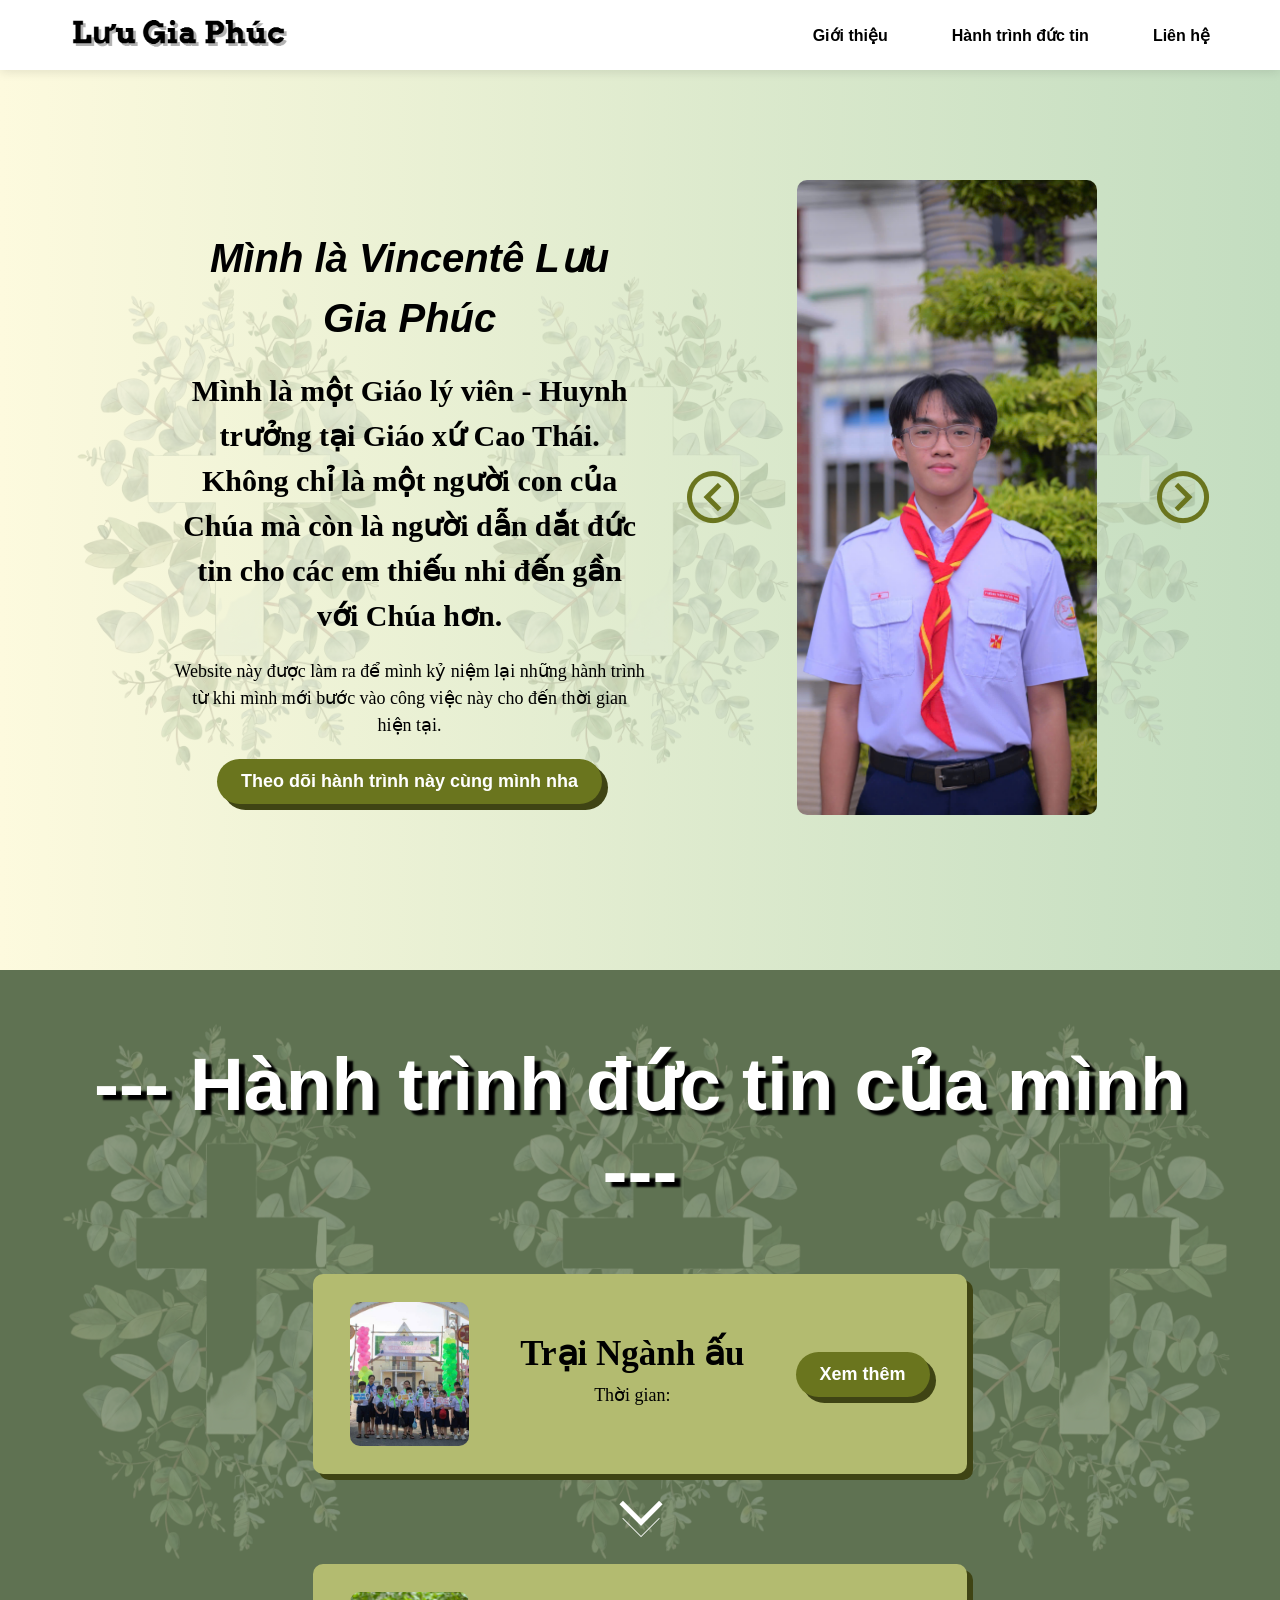
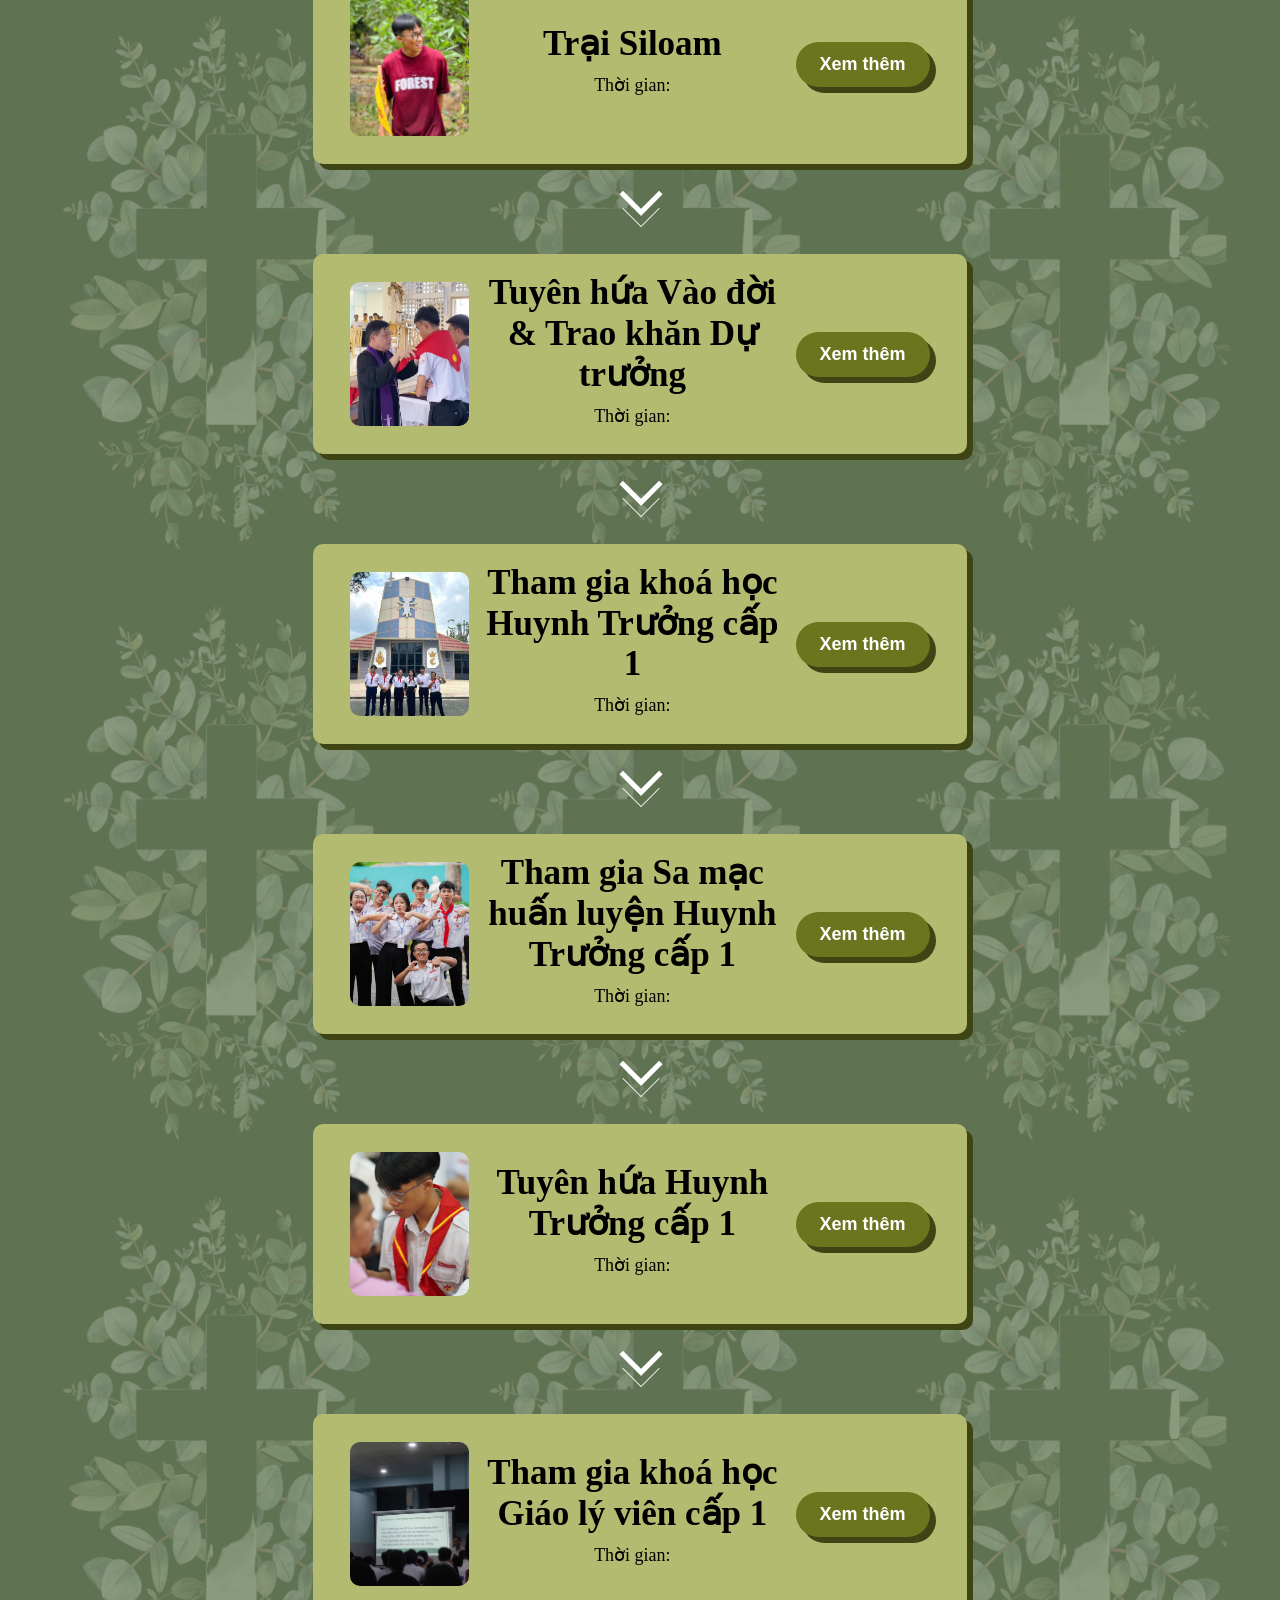
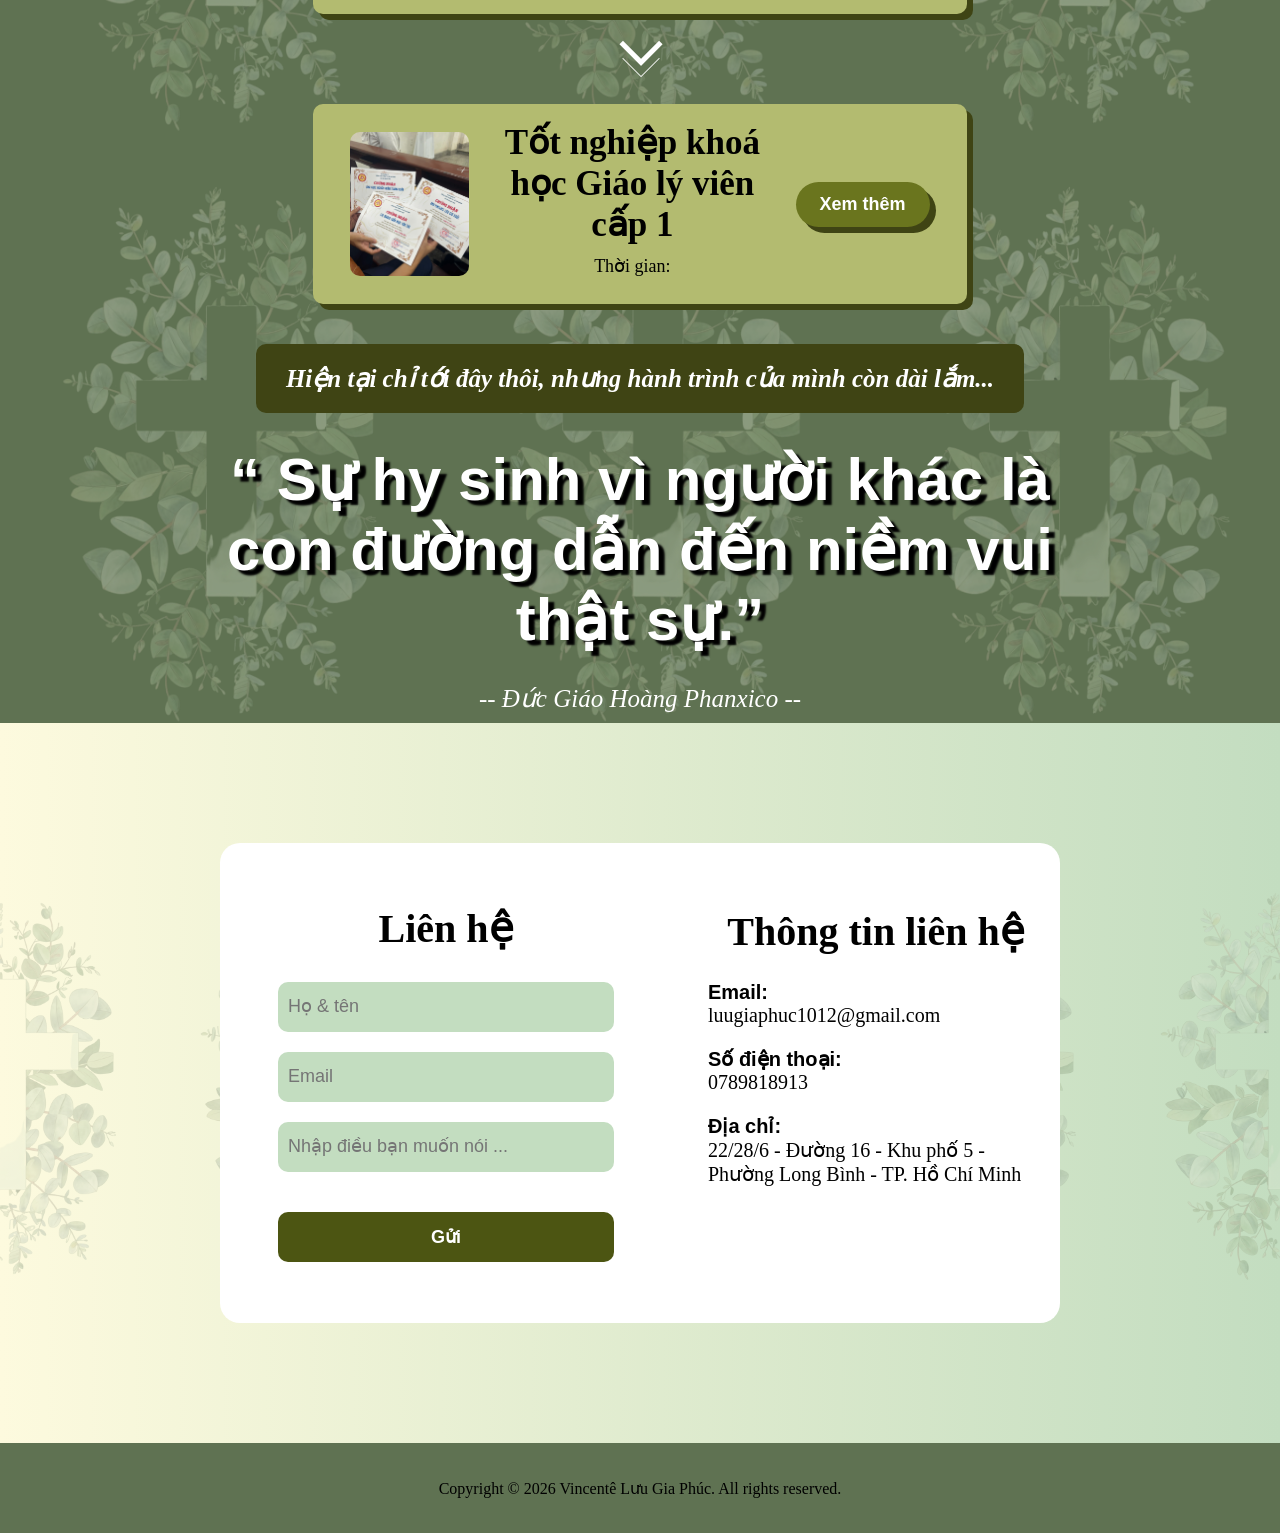
==== main.html @ 5f373658 "Add Themify icons, images, and site assets Import Themify icon pack (SVGs, webfont files, demo CSS/I" ====
<!DOCTYPE html>
<html lang="en">
<head>
    <meta charset="UTF-8">
    <meta name="viewport" content="width=device-width, initial-scale=1.0">
    <title>My website</title>
    <link rel="stylesheet" href="style.css">
    <link rel="stylesheet" href="./assets/icons/themify-icons-font/themify-icons/themify-icons.css">
</head>
<body>
    <div class="main">
        <div id="navbar">
            <div class="logo">
                <img src="./assets/images/mynamelogo.png" alt="My Name">
            </div>
            <div class="nav-links">
                <ul>
                    <li>
                        <a href="#page-introduction">Giới thiệu</a>
                    </li>
                    <li>
                        <a href="#page-journey">Hành trình đức tin</a>
                    </li>
                    <li>
                        <a href="#page-contact">Liên hệ</a>
                    </li>
                </ul>
            </div>
        </div>

        <div id="page-introduction">
            <div class="content-introduction-left">
                <h1 class="content">Mình là Vincentê Lưu Gia Phúc</h1>
                <h3 class="content">Mình là một Giáo lý viên - Huynh trưởng tại Giáo xứ Cao Thái. Không chỉ là một người con của Chúa mà còn là người dẫn dắt đức tin cho các em thiếu nhi đến gần với Chúa hơn.</h3>
                <p class="content">Website này được làm ra để mình kỷ niệm lại những hành trình từ khi mình mới bước vào công việc này cho đến thời gian hiện tại.</p>
                <button id="btn-seemore">Theo dõi hành trình này cùng mình nha</button>
            </div>
            <div class="content-introduction-right">
                <i class="ti-arrow-circle-left"></i>
                <img src="./assets/images/z7615464275887_7ec21de25305e337cab638b3d396c05a.jpg" alt="">
                <i class="ti-arrow-circle-right"></i>
            </div>
        </div>

        <div id="page-journey">
            <h1>--- Hành trình đức tin của mình ---</h1>

            <div class="content-journey-boxes">
                <div class="content-journey-box">
                    <img src="./assets/images/nganhau.jpg" alt="">
                    <div class="journey-box-text">
                        <h2>Trại Ngành ấu</h2>
                        <p>Thời gian: </p>
                    </div>
                    <button class="btn-detail-journey">Xem thêm</button>
                </div>

                <i class="ti-angle-double-down arrow-icon"></i>

                <div class="content-journey-box">
                    <img src="./assets/images/siloammyself.jpg" alt="">
                    <div class="journey-box-text">
                        <h2>Trại Siloam</h2>
                        <p>Thời gian: </p>
                    </div>
                    <button class="btn-detail-journey">Xem thêm</button>
                </div>

                <i class="ti-angle-double-down arrow-icon"></i>

                <div class="content-journey-box">
                    <img src="./assets/images/tuyenhuavaodoi.png" alt="">
                    <div class="journey-box-text">
                        <h2>Tuyên hứa Vào đời & Trao khăn Dự trưởng</h2>
                        <p>Thời gian: </p>
                    </div>
                    <button class="btn-detail-journey">Xem thêm</button>
                </div>

                <i class="ti-angle-double-down arrow-icon"></i>

                <div class="content-journey-box">
                    <img src="./assets/images/htc1.jpg" alt="">
                    <div class="journey-box-text">
                        <h2>Tham gia khoá học Huynh Trưởng cấp 1</h2>
                        <p>Thời gian: </p>
                    </div>
                    <button class="btn-detail-journey">Xem thêm</button>
                </div>

                <i class="ti-angle-double-down arrow-icon"></i>

                <div class="content-journey-box">
                    <img src="./assets/images/smht.jpg" alt="">
                    <div class="journey-box-text">
                        <h2>Tham gia Sa mạc huấn luyện Huynh Trưởng cấp 1</h2>
                        <p>Thời gian: </p>
                    </div>
                    <button class="btn-detail-journey">Xem thêm</button>
                </div>

                <i class="ti-angle-double-down arrow-icon"></i>

                <div class="content-journey-box">
                    <img src="./assets/images/thc1.jpg" alt="">
                    <div class="journey-box-text">
                        <h2>Tuyên hứa Huynh Trưởng cấp 1</h2>
                        <p>Thời gian: </p>
                    </div>
                    <button class="btn-detail-journey">Xem thêm</button>
                </div>

                <i class="ti-angle-double-down arrow-icon"></i>

                <div class="content-journey-box">
                    <img src="./assets/images/hocglvc1.jpg" alt="">
                    <div class="journey-box-text">
                        <h2>Tham gia khoá học Giáo lý viên cấp 1</h2>
                        <p>Thời gian: </p>
                    </div>
                    <button class="btn-detail-journey">Xem thêm</button>
                </div>

                <i class="ti-angle-double-down arrow-icon"></i>

                <div class="content-journey-box">
                    <img src="./assets/images/glvc1.jpg" alt="">
                    <div class="journey-box-text">
                        <h2>Tốt nghiệp khoá học Giáo lý viên cấp 1</h2>
                        <p>Thời gian: </p>
                    </div>
                    <button class="btn-detail-journey">Xem thêm</button>
                </div>
                <p id="end-text">Hiện tại chỉ tới đây thôi, nhưng hành trình của mình còn dài lắm...</p>

                <div id="message-box">
                    <p id="message">“ Sự hy sinh vì người khác là con đường dẫn đến niềm vui thật sự.” </p>
                    <p id="author">-- Đức Giáo Hoàng Phanxico --</p>
                </div>
            </div>
        </div>

        <div id="page-contact">
            <div class="content-contact">
                <div class="form-contact">
                    <h1>Liên hệ</h1>
                    <input type="text" placeholder="Họ & tên">
                    <input type="text" placeholder="Email">
                    <input type="text" placeholder="Nhập điều bạn muốn nói ...">
                    <button type="submit">Gửi</button>
                </div>
                <div class="info-contact">
                    <h1>Thông tin liên hệ</h1>
                    <label for="email">Email: </label>
                    <p class="info-text" id="email">luugiaphuc1012@gmail.com</p>
                    <label for="phone">Số điện thoại: </label>
                    <p class="info-text" id="phone">0789818913</p>
                    <label for="address">Địa chỉ: </label>
                    <p class="info-text" id="address">22/28/6 - Đường 16 - Khu phố 5 - Phường Long Bình - TP. Hồ Chí Minh</p>
                </div>
            </div>
        </div>

        <div id="footer">
            <p>Copyright © 2026 Vincentê Lưu Gia Phúc. All rights reserved.</p>
        </div>
    </div>
    <script src="script.js"></script>
</body>
</html>
---- style.css ----
* {
    margin: 0;
    padding: 0;
    box-sizing: border-box;
}

html {
    scroll-behavior: smooth;
}
    
.main {
    background-image: linear-gradient(to right, #fdfade, #c3ddc0);
    width: 100%;
    min-height: 100vh;
}

/* Navbar */
#navbar {
    position: sticky;
    top: 0;
    z-index: 1000;
    padding: 0 40px;
    background-color: white;
    display: flex;
    align-items: center;
    justify-content: space-between;
    height: 70px;
    box-shadow: 0 2px 10px rgba(0,0,0,0.1);
}

#navbar .logo img {
    height: 50px;
    margin-left: 20px;
}

#navbar .logo img:hover {
    cursor: pointer;
}

#navbar .nav-links ul li {
    display: inline-block;
    list-style: none;
    padding: 5px 10px;
    margin: 0 20px;
    text-decoration: none;
    font-weight: bold;
    font-size: 16px;
    font-family: "Arial", sans-serif;
}

#navbar .nav-links ul li a {
    color: black;
    text-decoration: none;
}

#navbar .nav-links ul li a:hover {
    text-decoration: underline;
}

/* Section content */

/* Introduction */
#page-introduction {
    position: relative; 
    display: flex;
    align-items: center;
    justify-content: space-between;
    padding: 20px 70px;
    height: 100vh;
}

#page-introduction::before{
    content: "";
    background-image: url(./assets/images/thanhgia.png);
    background-size: 32%;
    background-position: center;
    background-repeat: repeat-x;
    position: absolute;
    top: 0; left: 0; right: 0; bottom: 0;
    opacity: 0.35;      
    z-index: 1;
}
/* Left */
#page-introduction .content-introduction-left{
    width: 40%;
    height: 75%;
    border-radius: 10px;
    padding: 20px;
    display: flex;
    flex-direction: column;
    align-items: center;
    justify-content: center;
    z-index: 2;
    position: absolute;
    top: 12%;
    left: 12%;
}

#page-introduction .content-introduction-left .content{
    text-align: center;
    margin-bottom: 20px;
    line-height: 1.5;
}

#page-introduction .content-introduction-left h1{
    font-size: 40px;
    font-weight: bold;
    font-style: italic;
    font-family: 'Segoe UI', Tahoma, Geneva, Verdana, sans-serif;
}

#page-introduction .content-introduction-left h3{
    font-size: 30px;
    font-weight: bold;
    font-family: "Arvo", serif;
}

#page-introduction .content-introduction-left p{
    font-size: 18px;
    font-family: "Arvo", serif;
    text-align: center;
    margin-bottom: 25px;
}

#btn-seemore{
    padding: 12px 24px;
    border-radius: 30px;
    border: none;
    background-color: #6a751e; /* Điều chỉnh màu xanh lá cây hơi sáng hơn một chút */
    color: white;
    font-size: 18px;
    font-weight: bold;
    font-family: "Arial", sans-serif;
    cursor: pointer;
    box-shadow: 6px 6px 0px #3f4414; /* Đổ bóng khối cứng có màu đậm */
    transition: all 0.2s ease;
}

#btn-seemore:hover{
    background-color: #768222; /* Sáng hơn khi hover */
}

#btn-seemore:active{
    box-shadow: 2px 2px 0px #3f4414; /* Bóng nhỏ lại khi nhấn */
    transform: translate(4px, 4px); /* Nút di chuyển xuống dưới và sang phải khi nhấn */
}

#page-introduction .content-introduction-right{
    width: 50%;
    height: 75%;
    border-radius: 10px;
    padding: 20px;
    z-index: 2;
    display: flex;
    align-items: center;
    justify-content: center;
    position: absolute;
    top: 10%;
    right: 1%;
}

#page-introduction .content-introduction-right img{
    width: 50%;
    height: 100%;
    object-fit: cover;
    margin: 10%;
    border-radius: 10px;
}

#page-introduction .content-introduction-right i{
    font-size: 50px;
    color: #6a751e;
    font-weight: bold;
    transition: all 0.2s ease;
}

#page-introduction .content-introduction-right i:hover{
    cursor: pointer;
    font-size: 60px;
    transition: all 0.2s ease;
    color: #768222;
}

/* Journey */
#page-journey{
    position: relative;
    scroll-margin-top: 70px;
    display: flex;
    background-color: #5f7252;
    padding: 20px 70px;
    height: fit-content;
    flex-direction: column;
    justify-content: center;
    align-items: center;
    width: 100%;
}

#page-journey::before{
    content: "";
    background-image: url(./assets/images/thanhgia.png);
    background-size: 32%;
    background-position: center;
    background-repeat: round;
    position: absolute;
    top: 0; left: 0; right: 0; bottom: 0;
    opacity: 0.35;      
    z-index: 1;
}

#page-journey h1{
    font-size: 75px;
    width: 100%;
    color: white;
    font-weight: bold;
    font-family:'Segoe UI', Tahoma, Geneva, Verdana, sans-serif;
    margin-bottom: 20px;
    text-shadow: 6px 5px 2px black;
    padding: 20px;
    margin-top: 30px;
    text-align: center;
    z-index: 2;
}

#page-journey .content-journey-boxes{
    width: 80%;
    height: fit-content;
    padding: 20px;
    display: flex;
    flex-direction: column;
    align-items: center;
    justify-content: center;
    gap: 20px;
}

#page-journey .content-journey-box{
    width: 75%;
    height: 200px;
    padding: 10px 30px;
    border-radius: 10px;
    background-color: #b3bb70;
    display: flex;
    flex-direction: row;
    align-items: center;
    justify-content: space-around;
    box-shadow: 6px 6px 0px #3f4414;
    z-index: 2;
}

#page-journey .arrow-icon {
    font-size: 50px;      /* Chỉnh kích thước của mũi tên to/nhỏ tùy ý */
    color: white;         /* Đổi màu sắc mũi tên (VD: #b3bb70 để trùng màu hộp) */
    font-weight: bold;
    z-index: 2;           /* Đảm bảo mũi tên hiển thị đè lên lớp background mờ phía sau */
}

#page-journey .content-journey-box img{
    width: 20%;
    height: 80%;
    object-fit: cover;
    border-radius: 10px;
}

#page-journey .content-journey-box .journey-box-text{
    width: 50%;
    height: 80%;
    display: flex;
    flex-direction: column;
    justify-content: center;
    align-items: center;
    text-align: center;
}

#page-journey .content-journey-box .journey-box-text h2{
    font-size: 35px;
    font-weight: bold;
    margin-bottom: 10px;
}

#page-journey .content-journey-box .journey-box-text p{
    font-size: 18px;
    margin-bottom: 10px;
}

.btn-detail-journey{
    padding: 12px 24px;
    border-radius: 30px;
    border: none;
    background-color: #6a751e; /* Điều chỉnh màu xanh lá cây hơi sáng hơn một chút */
    color: white;
    font-size: 18px;
    font-weight: bold;
    font-family: "Arial", sans-serif;
    cursor: pointer;
    box-shadow: 6px 6px 0px #3f4414; /* Đổ bóng khối cứng có màu đậm */
    transition: all 0.2s ease;
}

.btn-detail-journey:hover{
    background-color: #768222; /* Sáng hơn khi hover */
}

.btn-detail-journey:active{
    box-shadow: 2px 2px 0px #3f4414; /* Bóng nhỏ lại khi nhấn */
    transform: translate(4px, 4px); /* Nút di chuyển xuống dưới và sang phải khi nhấn */
}

#page-journey #end-text{
    width: fit-content;
    height: auto;
    padding: 20px 30px;
    background-color: #3f4414;
    border-radius: 10px;
    font-size: 25px;
    font-weight: bold;
    font-style: italic;
    color: rgb(255, 255, 255);
    text-align: center;
    z-index: 2;
    position: relative;
    margin-top: 20px;
}

#page-journey #message-box{
    width: 100%;
    height: 200px;
    display: flex;
    flex-direction: column;
    align-items: center;
    justify-content: center;
    text-align: center;
    gap: 20px;
    z-index: 2;
    position: relative;
    margin-top: 50px;
}

#page-journey #message-box #message{
    font-size: 60px;
    font-weight: bold;
    margin-bottom: 10px;
    font-family: 'Segoe UI', Tahoma, Geneva, Verdana, sans-serif;
    color: white;
    text-shadow: 6px 5px 2px black;
}

#page-journey #message-box #author{
    font-size: 25px;
    margin-bottom: 10px;
    color: white;
    font-style: italic;
}

/* Contact */
#page-contact{
    position: relative;
    display: flex;
    padding: 20px 70px;
    height: 80vh;
    flex-direction: column;
    justify-content: center;
    align-items: center;
    padding: 40px;
    width: 100%;
}

#page-contact::before{
    content: "";
    background-image: url(./assets/images/thanhgia.png);
    background-size: 25%;
    background-position: center;
    background-repeat: repeat-x;
    position: absolute;
    top: 0; left: 0; right: 0; bottom: 0;
    opacity: 0.35;      
    z-index: 1;
}

#page-contact .content-contact{
    width: 70%;
    height: 75%;
    background-color: white;
    display: flex;
    flex-direction: row;
    justify-content: space-around;
    align-items: center;
    z-index: 2;
    position: relative;
    gap: 20px;
    overflow: hidden;
    border-radius: 20px;
}

#page-contact .content-contact h1{
    font-size: 40px;
    font-weight: bold;
    margin-bottom: 10px;
    color: black;
}

#page-contact .content-contact .form-contact{
    width: 50%;
    height: 100%;
    display: flex;
    flex-direction: column;
    justify-content: center;
    gap: 20px;
    align-items: center;
}

#page-contact .content-contact .form-contact input{
    width: 80%;
    height: 50px;
    border-radius: 10px;
    border: none;
    padding: 10px;
    font-size: 18px;
    font-family: "Arial", sans-serif;
    background-color: #c3ddc0;
}

#page-contact .content-contact .form-contact input:focus{
    outline: none;
    border: 2px solid #6a751e;
}

#page-contact .content-contact .form-contact button{
    width: 80%;
    height: 50px;
    border-radius: 10px;
    border: none;
    padding: 10px;
    font-size: 18px;
    font-weight: bold;
    font-family: "Arial", sans-serif;
    cursor: pointer;
    background-color: #4c5512;
    color: white;
    margin-top: 20px;
}

#page-contact .content-contact .form-contact button:hover{
    background-color: #768222;
}

#page-contact .content-contact .info-contact{
    width: 40%;
    height: 100%;
    display: flex;
    flex-direction: column;
    justify-content: center;
    position: relative;
}

#page-contact .content-contact .info-contact h1{
    position: absolute;
    top: 65px;
    width: 100%;             /* Mở rộng chiều ngang cho chữ chiếm hết không gian khung chứa */
    text-align: center;      /* Căn giữa chữ */
}

#page-contact .content-contact .info-contact label {
    font-size: 20px;
    margin-top: 10px;
    font-weight: bold;
    font-family: "Arial", sans-serif;
}

#page-contact .content-contact .info-contact p {
    font-size: 20px;
    margin-bottom: 10px;
}

/* Footer */
#footer{
    position: relative;
    display: flex;
    padding: 20px 70px;
    height: 10vh;
    flex-direction: column;
    justify-content: center;
    align-items: center;
    padding: 20px 0;
    width: 100%;
    background-color: #5f7252;
}
---- assets/icons/themify-icons-font/themify-icons/themify-icons.css ----
@font-face {
	font-family: 'themify';
	src:url('fonts/themify.eot?-fvbane');
	src:url('fonts/themify.eot?#iefix-fvbane') format('embedded-opentype'),
		url('fonts/themify.woff?-fvbane') format('woff'),
		url('fonts/themify.ttf?-fvbane') format('truetype'),
		url('fonts/themify.svg?-fvbane#themify') format('svg');
	font-weight: normal;
	font-style: normal;
}

[class^="ti-"], [class*=" ti-"] {
	font-family: 'themify';
	speak: none;
	font-style: normal;
	font-weight: normal;
	font-variant: normal;
	text-transform: none;
	line-height: 1;

	/* Better Font Rendering =========== */
	-webkit-font-smoothing: antialiased;
	-moz-osx-font-smoothing: grayscale;
}

.ti-wand:before {
	content: "\e600";
}
.ti-volume:before {
	content: "\e601";
}
.ti-user:before {
	content: "\e602";
}
.ti-unlock:before {
	content: "\e603";
}
.ti-unlink:before {
	content: "\e604";
}
.ti-trash:before {
	content: "\e605";
}
.ti-thought:before {
	content: "\e606";
}
.ti-target:before {
	content: "\e607";
}
.ti-tag:before {
	content: "\e608";
}
.ti-tablet:before {
	content: "\e609";
}
.ti-star:before {
	content: "\e60a";
}
.ti-spray:before {
	content: "\e60b";
}
.ti-signal:before {
	content: "\e60c";
}
.ti-shopping-cart:before {
	content: "\e60d";
}
.ti-shopping-cart-full:before {
	content: "\e60e";
}
.ti-settings:before {
	content: "\e60f";
}
.ti-search:before {
	content: "\e610";
}
.ti-zoom-in:before {
	content: "\e611";
}
.ti-zoom-out:before {
	content: "\e612";
}
.ti-cut:before {
	content: "\e613";
}
.ti-ruler:before {
	content: "\e614";
}
.ti-ruler-pencil:before {
	content: "\e615";
}
.ti-ruler-alt:before {
	content: "\e616";
}
.ti-bookmark:before {
	content: "\e617";
}
.ti-bookmark-alt:before {
	content: "\e618";
}
.ti-reload:before {
	content: "\e619";
}
.ti-plus:before {
	content: "\e61a";
}
.ti-pin:before {
	content: "\e61b";
}
.ti-pencil:before {
	content: "\e61c";
}
.ti-pencil-alt:before {
	content: "\e61d";
}
.ti-paint-roller:before {
	content: "\e61e";
}
.ti-paint-bucket:before {
	content: "\e61f";
}
.ti-na:before {
	content: "\e620";
}
.ti-mobile:before {
	content: "\e621";
}
.ti-minus:before {
	content: "\e622";
}
.ti-medall:before {
	content: "\e623";
}
.ti-medall-alt:before {
	content: "\e624";
}
.ti-marker:before {
	content: "\e625";
}
.ti-marker-alt:before {
	content: "\e626";
}
.ti-arrow-up:before {
	content: "\e627";
}
.ti-arrow-right:before {
	content: "\e628";
}
.ti-arrow-left:before {
	content: "\e629";
}
.ti-arrow-down:before {
	content: "\e62a";
}
.ti-lock:before {
	content: "\e62b";
}
.ti-location-arrow:before {
	content: "\e62c";
}
.ti-link:before {
	content: "\e62d";
}
.ti-layout:before {
	content: "\e62e";
}
.ti-layers:before {
	content: "\e62f";
}
.ti-layers-alt:before {
	content: "\e630";
}
.ti-key:before {
	content: "\e631";
}
.ti-import:before {
	content: "\e632";
}
.ti-image:before {
	content: "\e633";
}
.ti-heart:before {
	content: "\e634";
}
.ti-heart-broken:before {
	content: "\e635";
}
.ti-hand-stop:before {
	content: "\e636";
}
.ti-hand-open:before {
	content: "\e637";
}
.ti-hand-drag:before {
	content: "\e638";
}
.ti-folder:before {
	content: "\e639";
}
.ti-flag:before {
	content: "\e63a";
}
.ti-flag-alt:before {
	content: "\e63b";
}
.ti-flag-alt-2:before {
	content: "\e63c";
}
.ti-eye:before {
	content: "\e63d";
}
.ti-export:before {
	content: "\e63e";
}
.ti-exchange-vertical:before {
	content: "\e63f";
}
.ti-desktop:before {
	content: "\e640";
}
.ti-cup:before {
	content: "\e641";
}
.ti-crown:before {
	content: "\e642";
}
.ti-comments:before {
	content: "\e643";
}
.ti-comment:before {
	content: "\e644";
}
.ti-comment-alt:before {
	content: "\e645";
}
.ti-close:before {
	content: "\e646";
}
.ti-clip:before {
	content: "\e647";
}
.ti-angle-up:before {
	content: "\e648";
}
.ti-angle-right:before {
	content: "\e649";
}
.ti-angle-left:before {
	content: "\e64a";
}
.ti-angle-down:before {
	content: "\e64b";
}
.ti-check:before {
	content: "\e64c";
}
.ti-check-box:before {
	content: "\e64d";
}
.ti-camera:before {
	content: "\e64e";
}
.ti-announcement:before {
	content: "\e64f";
}
.ti-brush:before {
	content: "\e650";
}
.ti-briefcase:before {
	content: "\e651";
}
.ti-bolt:before {
	content: "\e652";
}
.ti-bolt-alt:before {
	content: "\e653";
}
.ti-blackboard:before {
	content: "\e654";
}
.ti-bag:before {
	content: "\e655";
}
.ti-move:before {
	content: "\e656";
}
.ti-arrows-vertical:before {
	content: "\e657";
}
.ti-arrows-horizontal:before {
	content: "\e658";
}
.ti-fullscreen:before {
	content: "\e659";
}
.ti-arrow-top-right:before {
	content: "\e65a";
}
.ti-arrow-top-left:before {
	content: "\e65b";
}
.ti-arrow-circle-up:before {
	content: "\e65c";
}
.ti-arrow-circle-right:before {
	content: "\e65d";
}
.ti-arrow-circle-left:before {
	content: "\e65e";
}
.ti-arrow-circle-down:before {
	content: "\e65f";
}
.ti-angle-double-up:before {
	content: "\e660";
}
.ti-angle-double-right:before {
	content: "\e661";
}
.ti-angle-double-left:before {
	content: "\e662";
}
.ti-angle-double-down:before {
	content: "\e663";
}
.ti-zip:before {
	content: "\e664";
}
.ti-world:before {
	content: "\e665";
}
.ti-wheelchair:before {
	content: "\e666";
}
.ti-view-list:before {
	content: "\e667";
}
.ti-view-list-alt:before {
	content: "\e668";
}
.ti-view-grid:before {
	content: "\e669";
}
.ti-uppercase:before {
	content: "\e66a";
}
.ti-upload:before {
	content: "\e66b";
}
.ti-underline:before {
	content: "\e66c";
}
.ti-truck:before {
	content: "\e66d";
}
.ti-timer:before {
	content: "\e66e";
}
.ti-ticket:before {
	content: "\e66f";
}
.ti-thumb-up:before {
	content: "\e670";
}
.ti-thumb-down:before {
	content: "\e671";
}
.ti-text:before {
	content: "\e672";
}
.ti-stats-up:before {
	content: "\e673";
}
.ti-stats-down:before {
	content: "\e674";
}
.ti-split-v:before {
	content: "\e675";
}
.ti-split-h:before {
	content: "\e676";
}
.ti-smallcap:before {
	content: "\e677";
}
.ti-shine:before {
	content: "\e678";
}
.ti-shift-right:before {
	content: "\e679";
}
.ti-shift-left:before {
	content: "\e67a";
}
.ti-shield:before {
	content: "\e67b";
}
.ti-notepad:before {
	content: "\e67c";
}
.ti-server:before {
	content: "\e67d";
}
.ti-quote-right:before {
	content: "\e67e";
}
.ti-quote-left:before {
	content: "\e67f";
}
.ti-pulse:before {
	content: "\e680";
}
.ti-printer:before {
	content: "\e681";
}
.ti-power-off:before {
	content: "\e682";
}
.ti-plug:before {
	content: "\e683";
}
.ti-pie-chart:before {
	content: "\e684";
}
.ti-paragraph:before {
	content: "\e685";
}
.ti-panel:before {
	content: "\e686";
}
.ti-package:before {
	content: "\e687";
}
.ti-music:before {
	content: "\e688";
}
.ti-music-alt:before {
	content: "\e689";
}
.ti-mouse:before {
	content: "\e68a";
}
.ti-mouse-alt:before {
	content: "\e68b";
}
.ti-money:before {
	content: "\e68c";
}
.ti-microphone:before {
	content: "\e68d";
}
.ti-menu:before {
	content: "\e68e";
}
.ti-menu-alt:before {
	content: "\e68f";
}
.ti-map:before {
	content: "\e690";
}
.ti-map-alt:before {
	content: "\e691";
}
.ti-loop:before {
	content: "\e692";
}
.ti-location-pin:before {
	content: "\e693";
}
.ti-list:before {
	content: "\e694";
}
.ti-light-bulb:before {
	content: "\e695";
}
.ti-Italic:before {
	content: "\e696";
}
.ti-info:before {
	content: "\e697";
}
.ti-infinite:before {
	content: "\e698";
}
.ti-id-badge:before {
	content: "\e699";
}
.ti-hummer:before {
	content: "\e69a";
}
.ti-home:before {
	content: "\e69b";
}
.ti-help:before {
	content: "\e69c";
}
.ti-headphone:before {
	content: "\e69d";
}
.ti-harddrives:before {
	content: "\e69e";
}
.ti-harddrive:before {
	content: "\e69f";
}
.ti-gift:before {
	content: "\e6a0";
}
.ti-game:before {
	content: "\e6a1";
}
.ti-filter:before {
	content: "\e6a2";
}
.ti-files:before {
	content: "\e6a3";
}
.ti-file:before {
	content: "\e6a4";
}
.ti-eraser:before {
	content: "\e6a5";
}
.ti-envelope:before {
	content: "\e6a6";
}
.ti-download:before {
	content: "\e6a7";
}
.ti-direction:before {
	content: "\e6a8";
}
.ti-direction-alt:before {
	content: "\e6a9";
}
.ti-dashboard:before {
	content: "\e6aa";
}
.ti-control-stop:before {
	content: "\e6ab";
}
.ti-control-shuffle:before {
	content: "\e6ac";
}
.ti-control-play:before {
	content: "\e6ad";
}
.ti-control-pause:before {
	content: "\e6ae";
}
.ti-control-forward:before {
	content: "\e6af";
}
.ti-control-backward:before {
	content: "\e6b0";
}
.ti-cloud:before {
	content: "\e6b1";
}
.ti-cloud-up:before {
	content: "\e6b2";
}
.ti-cloud-down:before {
	content: "\e6b3";
}
.ti-clipboard:before {
	content: "\e6b4";
}
.ti-car:before {
	content: "\e6b5";
}
.ti-calendar:before {
	content: "\e6b6";
}
.ti-book:before {
	content: "\e6b7";
}
.ti-bell:before {
	content: "\e6b8";
}
.ti-basketball:before {
	content: "\e6b9";
}
.ti-bar-chart:before {
	content: "\e6ba";
}
.ti-bar-chart-alt:before {
	content: "\e6bb";
}
.ti-back-right:before {
	content: "\e6bc";
}
.ti-back-left:before {
	content: "\e6bd";
}
.ti-arrows-corner:before {
	content: "\e6be";
}
.ti-archive:before {
	content: "\e6bf";
}
.ti-anchor:before {
	content: "\e6c0";
}
.ti-align-right:before {
	content: "\e6c1";
}
.ti-align-left:before {
	content: "\e6c2";
}
.ti-align-justify:before {
	content: "\e6c3";
}
.ti-align-center:before {
	content: "\e6c4";
}
.ti-alert:before {
	content: "\e6c5";
}
.ti-alarm-clock:before {
	content: "\e6c6";
}
.ti-agenda:before {
	content: "\e6c7";
}
.ti-write:before {
	content: "\e6c8";
}
.ti-window:before {
	content: "\e6c9";
}
.ti-widgetized:before {
	content: "\e6ca";
}
.ti-widget:before {
	content: "\e6cb";
}
.ti-widget-alt:before {
	content: "\e6cc";
}
.ti-wallet:before {
	content: "\e6cd";
}
.ti-video-clapper:before {
	content: "\e6ce";
}
.ti-video-camera:before {
	content: "\e6cf";
}
.ti-vector:before {
	content: "\e6d0";
}
.ti-themify-logo:before {
	content: "\e6d1";
}
.ti-themify-favicon:before {
	content: "\e6d2";
}
.ti-themify-favicon-alt:before {
	content: "\e6d3";
}
.ti-support:before {
	content: "\e6d4";
}
.ti-stamp:before {
	content: "\e6d5";
}
.ti-split-v-alt:before {
	content: "\e6d6";
}
.ti-slice:before {
	content: "\e6d7";
}
.ti-shortcode:before {
	content: "\e6d8";
}
.ti-shift-right-alt:before {
	content: "\e6d9";
}
.ti-shift-left-alt:before {
	content: "\e6da";
}
.ti-ruler-alt-2:before {
	content: "\e6db";
}
.ti-receipt:before {
	content: "\e6dc";
}
.ti-pin2:before {
	content: "\e6dd";
}
.ti-pin-alt:before {
	content: "\e6de";
}
.ti-pencil-alt2:before {
	content: "\e6df";
}
.ti-palette:before {
	content: "\e6e0";
}
.ti-more:before {
	content: "\e6e1";
}
.ti-more-alt:before {
	content: "\e6e2";
}
.ti-microphone-alt:before {
	content: "\e6e3";
}
.ti-magnet:before {
	content: "\e6e4";
}
.ti-line-double:before {
	content: "\e6e5";
}
.ti-line-dotted:before {
	content: "\e6e6";
}
.ti-line-dashed:before {
	content: "\e6e7";
}
.ti-layout-width-full:before {
	content: "\e6e8";
}
.ti-layout-width-default:before {
	content: "\e6e9";
}
.ti-layout-width-default-alt:before {
	content: "\e6ea";
}
.ti-layout-tab:before {
	content: "\e6eb";
}
.ti-layout-tab-window:before {
	content: "\e6ec";
}
.ti-layout-tab-v:before {
	content: "\e6ed";
}
.ti-layout-tab-min:before {
	content: "\e6ee";
}
.ti-layout-slider:before {
	content: "\e6ef";
}
.ti-layout-slider-alt:before {
	content: "\e6f0";
}
.ti-layout-sidebar-right:before {
	content: "\e6f1";
}
.ti-layout-sidebar-none:before {
	content: "\e6f2";
}
.ti-layout-sidebar-left:before {
	content: "\e6f3";
}
.ti-layout-placeholder:before {
	content: "\e6f4";
}
.ti-layout-menu:before {
	content: "\e6f5";
}
.ti-layout-menu-v:before {
	content: "\e6f6";
}
.ti-layout-menu-separated:before {
	content: "\e6f7";
}
.ti-layout-menu-full:before {
	content: "\e6f8";
}
.ti-layout-media-right-alt:before {
	content: "\e6f9";
}
.ti-layout-media-right:before {
	content: "\e6fa";
}
.ti-layout-media-overlay:before {
	content: "\e6fb";
}
.ti-layout-media-overlay-alt:before {
	content: "\e6fc";
}
.ti-layout-media-overlay-alt-2:before {
	content: "\e6fd";
}
.ti-layout-media-left-alt:before {
	content: "\e6fe";
}
.ti-layout-media-left:before {
	content: "\e6ff";
}
.ti-layout-media-center-alt:before {
	content: "\e700";
}
.ti-layout-media-center:before {
	content: "\e701";
}
.ti-layout-list-thumb:before {
	content: "\e702";
}
.ti-layout-list-thumb-alt:before {
	content: "\e703";
}
.ti-layout-list-post:before {
	content: "\e704";
}
.ti-layout-list-large-image:before {
	content: "\e705";
}
.ti-layout-line-solid:before {
	content: "\e706";
}
.ti-layout-grid4:before {
	content: "\e707";
}
.ti-layout-grid3:before {
	content: "\e708";
}
.ti-layout-grid2:before {
	content: "\e709";
}
.ti-layout-grid2-thumb:before {
	content: "\e70a";
}
.ti-layout-cta-right:before {
	content: "\e70b";
}
.ti-layout-cta-left:before {
	content: "\e70c";
}
.ti-layout-cta-center:before {
	content: "\e70d";
}
.ti-layout-cta-btn-right:before {
	content: "\e70e";
}
.ti-layout-cta-btn-left:before {
	content: "\e70f";
}
.ti-layout-column4:before {
	content: "\e710";
}
.ti-layout-column3:before {
	content: "\e711";
}
.ti-layout-column2:before {
	content: "\e712";
}
.ti-layout-accordion-separated:before {
	content: "\e713";
}
.ti-layout-accordion-merged:before {
	content: "\e714";
}
.ti-layout-accordion-list:before {
	content: "\e715";
}
.ti-ink-pen:before {
	content: "\e716";
}
.ti-info-alt:before {
	content: "\e717";
}
.ti-help-alt:before {
	content: "\e718";
}
.ti-headphone-alt:before {
	content: "\e719";
}
.ti-hand-point-up:before {
	content: "\e71a";
}
.ti-hand-point-right:before {
	content: "\e71b";
}
.ti-hand-point-left:before {
	content: "\e71c";
}
.ti-hand-point-down:before {
	content: "\e71d";
}
.ti-gallery:before {
	content: "\e71e";
}
.ti-face-smile:before {
	content: "\e71f";
}
.ti-face-sad:before {
	content: "\e720";
}
.ti-credit-card:before {
	content: "\e721";
}
.ti-control-skip-forward:before {
	content: "\e722";
}
.ti-control-skip-backward:before {
	content: "\e723";
}
.ti-control-record:before {
	content: "\e724";
}
.ti-control-eject:before {
	content: "\e725";
}
.ti-comments-smiley:before {
	content: "\e726";
}
.ti-brush-alt:before {
	content: "\e727";
}
.ti-youtube:before {
	content: "\e728";
}
.ti-vimeo:before {
	content: "\e729";
}
.ti-twitter:before {
	content: "\e72a";
}
.ti-time:before {
	content: "\e72b";
}
.ti-tumblr:before {
	content: "\e72c";
}
.ti-skype:before {
	content: "\e72d";
}
.ti-share:before {
	content: "\e72e";
}
.ti-share-alt:before {
	content: "\e72f";
}
.ti-rocket:before {
	content: "\e730";
}
.ti-pinterest:before {
	content: "\e731";
}
.ti-new-window:before {
	content: "\e732";
}
.ti-microsoft:before {
	content: "\e733";
}
.ti-list-ol:before {
	content: "\e734";
}
.ti-linkedin:before {
	content: "\e735";
}
.ti-layout-sidebar-2:before {
	content: "\e736";
}
.ti-layout-grid4-alt:before {
	content: "\e737";
}
.ti-layout-grid3-alt:before {
	content: "\e738";
}
.ti-layout-grid2-alt:before {
	content: "\e739";
}
.ti-layout-column4-alt:before {
	content: "\e73a";
}
.ti-layout-column3-alt:before {
	content: "\e73b";
}
.ti-layout-column2-alt:before {
	content: "\e73c";
}
.ti-instagram:before {
	content: "\e73d";
}
.ti-google:before {
	content: "\e73e";
}
.ti-github:before {
	content: "\e73f";
}
.ti-flickr:before {
	content: "\e740";
}
.ti-facebook:before {
	content: "\e741";
}
.ti-dropbox:before {
	content: "\e742";
}
.ti-dribbble:before {
	content: "\e743";
}
.ti-apple:before {
	content: "\e744";
}
.ti-android:before {
	content: "\e745";
}
.ti-save:before {
	content: "\e746";
}
.ti-save-alt:before {
	content: "\e747";
}
.ti-yahoo:before {
	content: "\e748";
}
.ti-wordpress:before {
	content: "\e749";
}
.ti-vimeo-alt:before {
	content: "\e74a";
}
.ti-twitter-alt:before {
	content: "\e74b";
}
.ti-tumblr-alt:before {
	content: "\e74c";
}
.ti-trello:before {
	content: "\e74d";
}
.ti-stack-overflow:before {
	content: "\e74e";
}
.ti-soundcloud:before {
	content: "\e74f";
}
.ti-sharethis:before {
	content: "\e750";
}
.ti-sharethis-alt:before {
	content: "\e751";
}
.ti-reddit:before {
	content: "\e752";
}
.ti-pinterest-alt:before {
	content: "\e753";
}
.ti-microsoft-alt:before {
	content: "\e754";
}
.ti-linux:before {
	content: "\e755";
}
.ti-jsfiddle:before {
	content: "\e756";
}
.ti-joomla:before {
	content: "\e757";
}
.ti-html5:before {
	content: "\e758";
}
.ti-flickr-alt:before {
	content: "\e759";
}
.ti-email:before {
	content: "\e75a";
}
.ti-drupal:before {
	content: "\e75b";
}
.ti-dropbox-alt:before {
	content: "\e75c";
}
.ti-css3:before {
	content: "\e75d";
}
.ti-rss:before {
	content: "\e75e";
}
.ti-rss-alt:before {
	content: "\e75f";
}
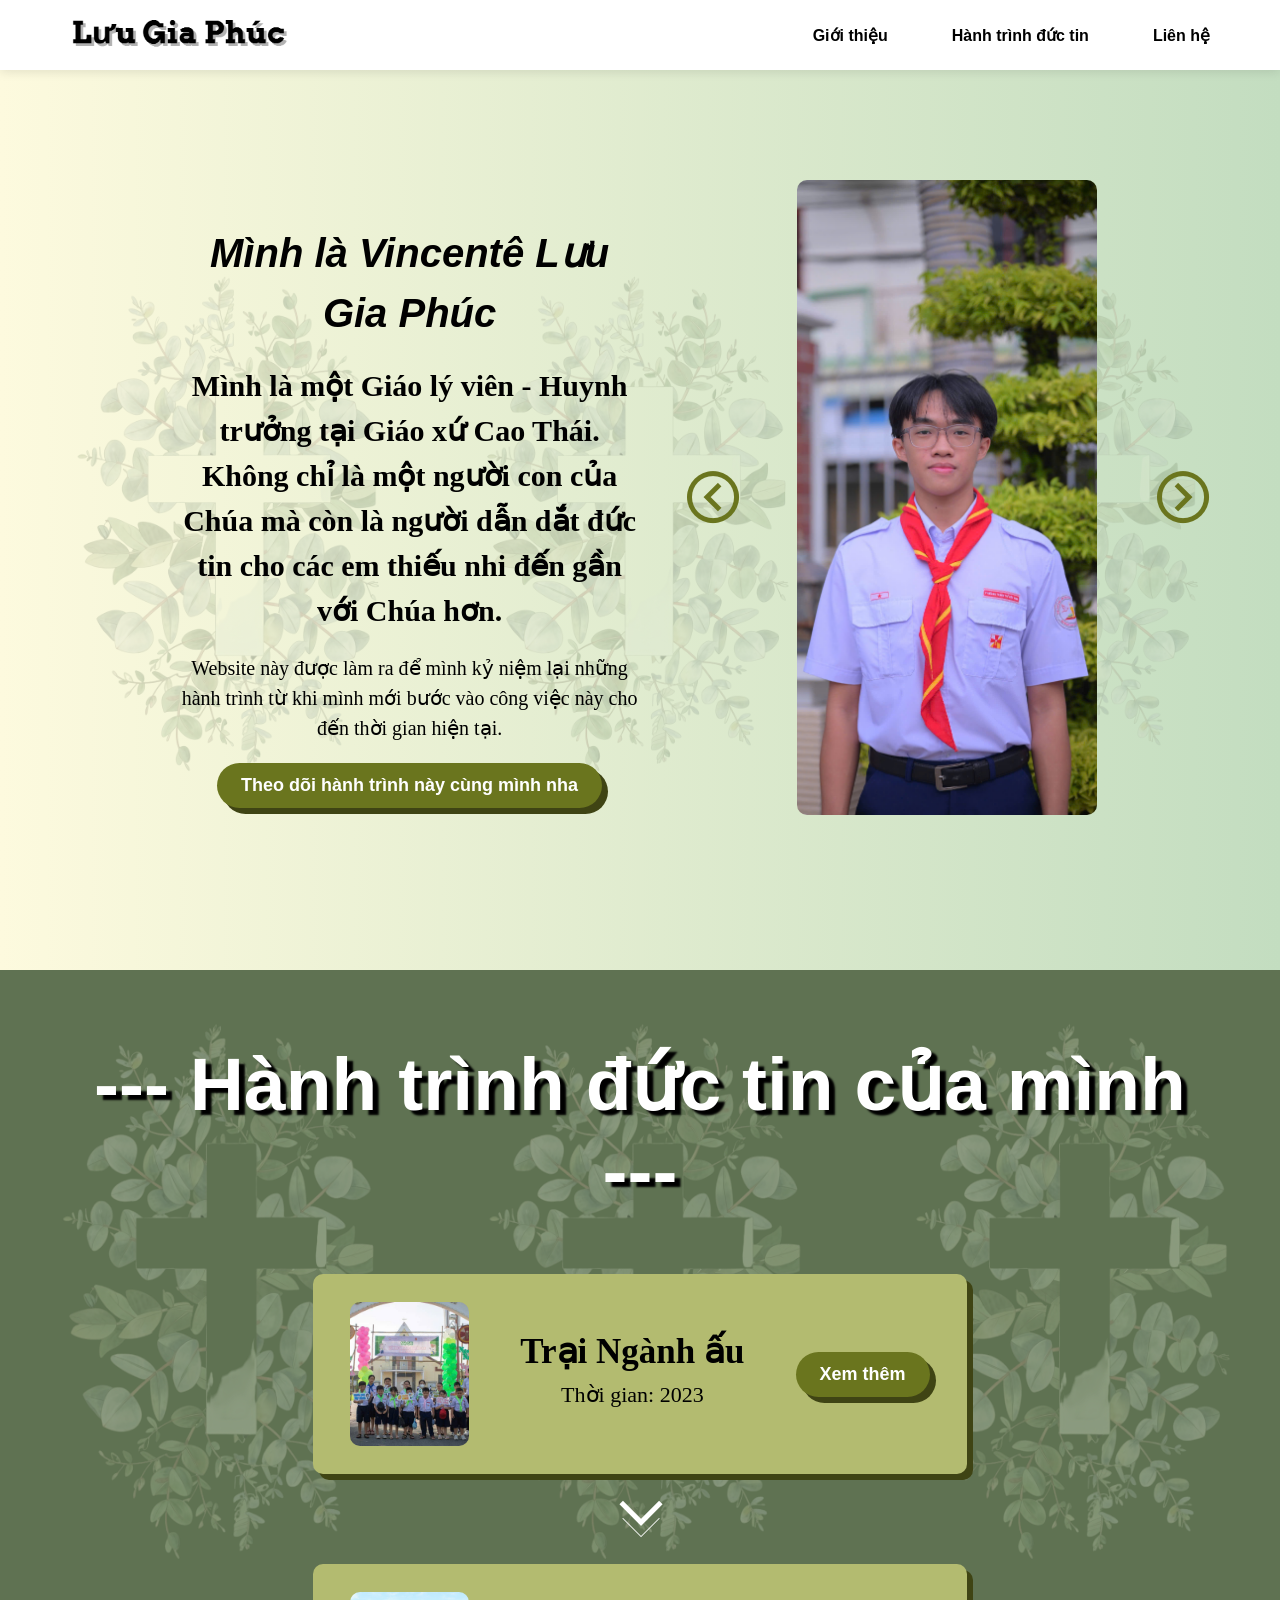
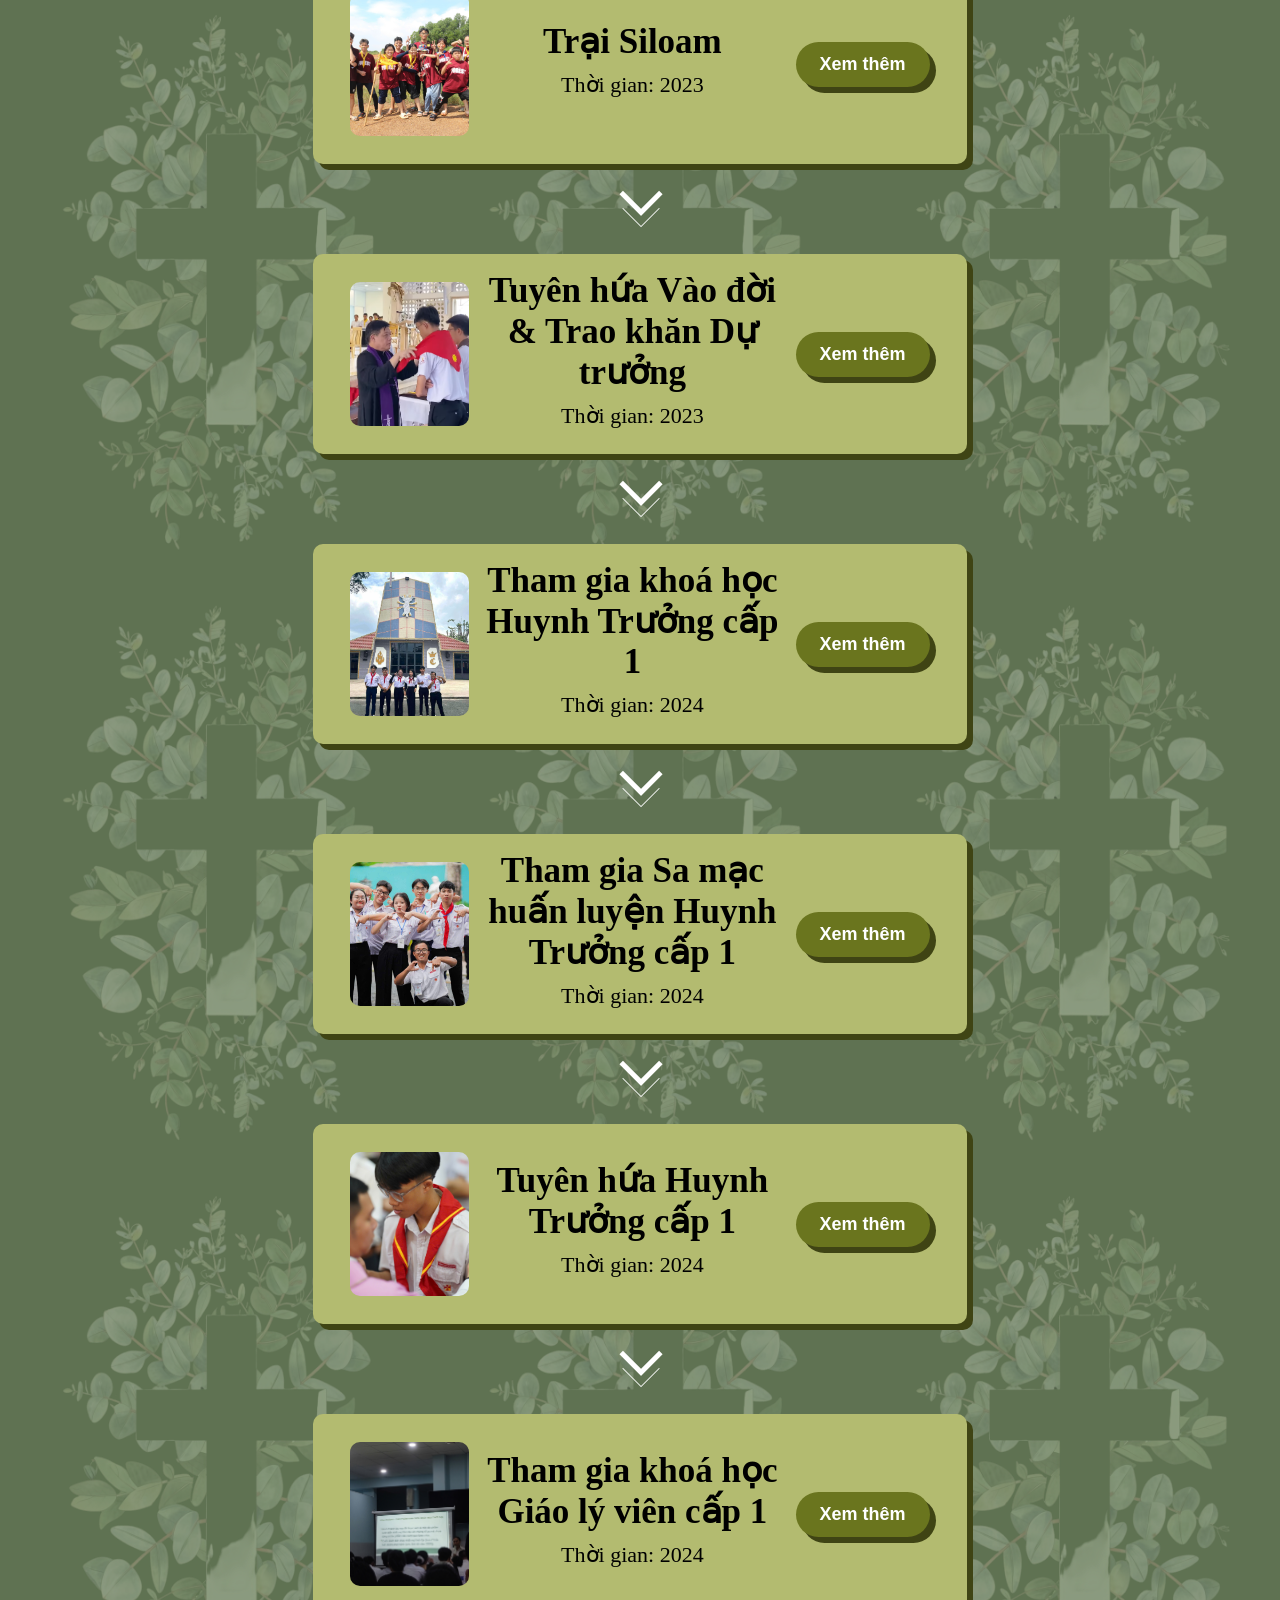
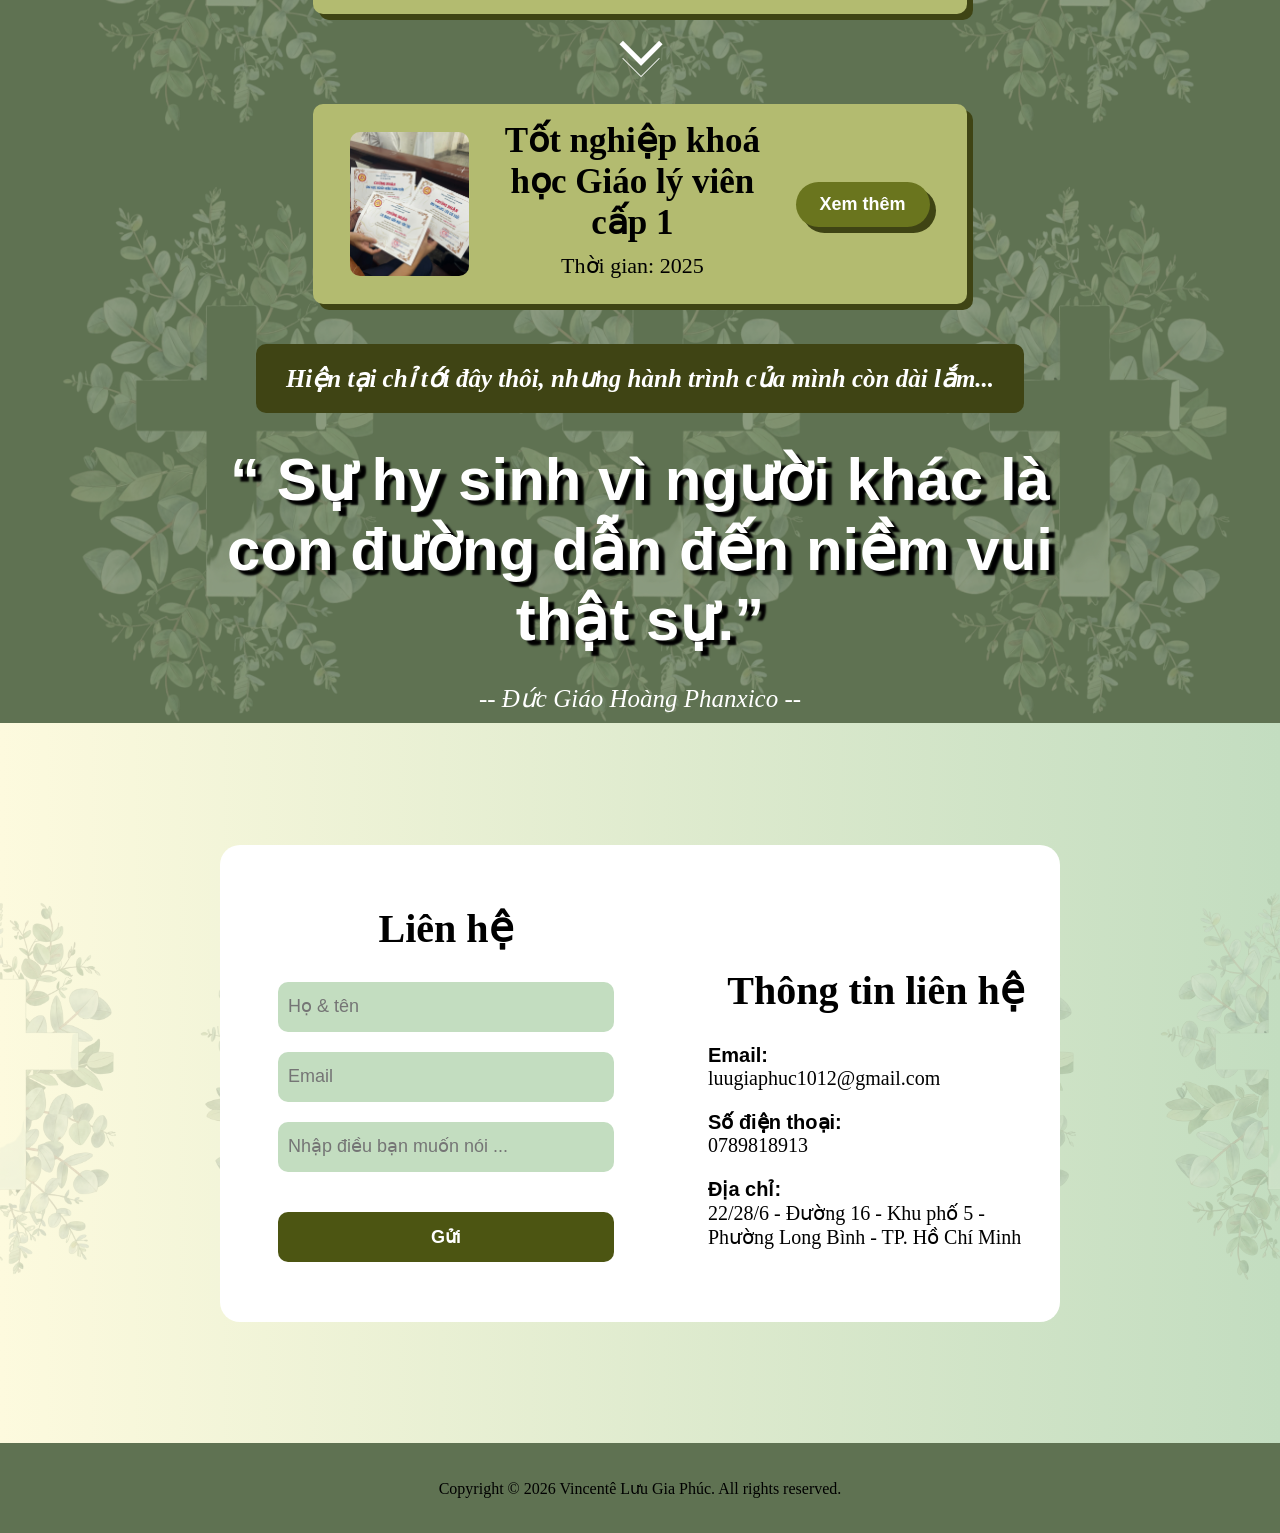
==== commit 9498ed63: "Add images, modal and interactive journey UI Rename one selfie image and add several new images; upd" ====
--- a/main.html
+++ b/main.html
@@ -36,9 +36,9 @@
                 <button id="btn-seemore">Theo dõi hành trình này cùng mình nha</button>
             </div>
             <div class="content-introduction-right">
-                <i class="ti-arrow-circle-left"></i>
-                <img src="./assets/images/z7615464275887_7ec21de25305e337cab638b3d396c05a.jpg" alt="">
-                <i class="ti-arrow-circle-right"></i>
+                <i class="ti-arrow-circle-left" id="btn-prev-img"></i>
+                <img src="./assets/images/myself1.jpg" alt="">
+                <i class="ti-arrow-circle-right" id="btn-next-img"></i>
             </div>
         </div>
 
@@ -46,88 +46,88 @@
             <h1>--- Hành trình đức tin của mình ---</h1>
 
             <div class="content-journey-boxes">
-                <div class="content-journey-box">
+                <div class="content-journey-box" id="nganhau">
                     <img src="./assets/images/nganhau.jpg" alt="">
                     <div class="journey-box-text">
                         <h2>Trại Ngành ấu</h2>
-                        <p>Thời gian: </p>
+                        <p>Thời gian: 2023</p>
                     </div>
                     <button class="btn-detail-journey">Xem thêm</button>
                 </div>
 
                 <i class="ti-angle-double-down arrow-icon"></i>
 
-                <div class="content-journey-box">
-                    <img src="./assets/images/siloammyself.jpg" alt="">
+                <div class="content-journey-box" id="siloam">
+                    <img src="./assets/images/siloam.jpg" alt="">
                     <div class="journey-box-text">
                         <h2>Trại Siloam</h2>
-                        <p>Thời gian: </p>
+                        <p>Thời gian: 2023</p>
                     </div>
                     <button class="btn-detail-journey">Xem thêm</button>
                 </div>
 
                 <i class="ti-angle-double-down arrow-icon"></i>
 
-                <div class="content-journey-box">
+                <div class="content-journey-box" id="vaodoi">
                     <img src="./assets/images/tuyenhuavaodoi.png" alt="">
                     <div class="journey-box-text">
                         <h2>Tuyên hứa Vào đời & Trao khăn Dự trưởng</h2>
-                        <p>Thời gian: </p>
+                        <p>Thời gian: 2023</p>
                     </div>
                     <button class="btn-detail-journey">Xem thêm</button>
                 </div>
 
                 <i class="ti-angle-double-down arrow-icon"></i>
 
-                <div class="content-journey-box">
+                <div class="content-journey-box" id="thamgia-htc1">
                     <img src="./assets/images/htc1.jpg" alt="">
                     <div class="journey-box-text">
                         <h2>Tham gia khoá học Huynh Trưởng cấp 1</h2>
-                        <p>Thời gian: </p>
+                        <p>Thời gian: 2024</p>
                     </div>
                     <button class="btn-detail-journey">Xem thêm</button>
                 </div>
 
                 <i class="ti-angle-double-down arrow-icon"></i>
 
-                <div class="content-journey-box">
+                <div class="content-journey-box" id="samac-htc1">
                     <img src="./assets/images/smht.jpg" alt="">
                     <div class="journey-box-text">
                         <h2>Tham gia Sa mạc huấn luyện Huynh Trưởng cấp 1</h2>
-                        <p>Thời gian: </p>
+                        <p>Thời gian: 2024</p>
                     </div>
                     <button class="btn-detail-journey">Xem thêm</button>
                 </div>
 
                 <i class="ti-angle-double-down arrow-icon"></i>
 
-                <div class="content-journey-box">
+                <div class="content-journey-box" id="tuyenhua-htc1">
                     <img src="./assets/images/thc1.jpg" alt="">
                     <div class="journey-box-text">
                         <h2>Tuyên hứa Huynh Trưởng cấp 1</h2>
-                        <p>Thời gian: </p>
+                        <p>Thời gian: 2024</p>
                     </div>
                     <button class="btn-detail-journey">Xem thêm</button>
                 </div>
 
                 <i class="ti-angle-double-down arrow-icon"></i>
 
-                <div class="content-journey-box">
+                <div class="content-journey-box" id="thamgia-glvc1">
                     <img src="./assets/images/hocglvc1.jpg" alt="">
                     <div class="journey-box-text">
                         <h2>Tham gia khoá học Giáo lý viên cấp 1</h2>
-                        <p>Thời gian: </p>
+                        <p>Thời gian: 2024</p>
                     </div>
                     <button class="btn-detail-journey">Xem thêm</button>
                 </div>
 
                 <i class="ti-angle-double-down arrow-icon"></i>
 
-                <div class="content-journey-box">
+                <div class="content-journey-box" id="totnghiep-glvc1">
                     <img src="./assets/images/glvc1.jpg" alt="">
                     <div class="journey-box-text">
                         <h2>Tốt nghiệp khoá học Giáo lý viên cấp 1</h2>
-                        <p>Thời gian: </p>
+                        <p>Thời gian: 2025</p>
                     </div>
                     <button class="btn-detail-journey">Xem thêm</button>
                 </div>
@@ -165,6 +165,21 @@
             <p>Copyright © 2026 Vincentê Lưu Gia Phúc. All rights reserved.</p>
         </div>
     </div>
+
+    <div id="modal-overplay" class="overplay">
+        <div id="modal-journey" class="modal-content-box">
+            <div class="modal-title">
+                <h2 id="modal-title"></h2>
+            </div>
+            <div class="modal-content">
+                <img id="modal-img" src="" alt="">
+                <p id="modal-message"></p>
+            </div>
+            <div class="modal-btn">
+                <button id="btn-close-modal">Đóng</button>
+            </div>
+        </div>
+    </div>
     <script src="script.js"></script>
 </body>
 </html>
--- a/style.css
+++ b/style.css
@@ -66,7 +66,7 @@
     align-items: center;
     justify-content: space-between;
     padding: 20px 70px;
-    height: 100vh;
+    min-height: 100vh;
 }
 
 #page-introduction::before{
@@ -116,7 +116,7 @@
 }
 
 #page-introduction .content-introduction-left p{
-    font-size: 18px;
+    font-size: 20px;
     font-family: "Arvo", serif;
     text-align: center;
     margin-bottom: 25px;
@@ -277,7 +277,7 @@
 }
 
 #page-journey .content-journey-box .journey-box-text p{
-    font-size: 18px;
+    font-size: 22px;
     margin-bottom: 10px;
 }
 
@@ -355,7 +355,7 @@
     position: relative;
     display: flex;
     padding: 20px 70px;
-    height: 80vh;
+    min-height: 80vh;
     flex-direction: column;
     justify-content: center;
     align-items: center;
@@ -377,7 +377,7 @@
 
 #page-contact .content-contact{
     width: 70%;
-    height: 75%;
+    min-height: 75%;
     background-color: white;
     display: flex;
     flex-direction: row;
@@ -402,7 +402,9 @@
     height: 100%;
     display: flex;
     flex-direction: column;
-    justify-content: center;
+    justify-content: flex-start;
+    padding-top: 60px;
+    padding-bottom: 60px;
     gap: 20px;
     align-items: center;
 }
@@ -447,15 +449,14 @@
     height: 100%;
     display: flex;
     flex-direction: column;
-    justify-content: center;
-    position: relative;
+    justify-content: flex-start;
+    padding-top: 60px;
 }
 
 #page-contact .content-contact .info-contact h1{
-    position: absolute;
-    top: 65px;
     width: 100%;             /* Mở rộng chiều ngang cho chữ chiếm hết không gian khung chứa */
     text-align: center;      /* Căn giữa chữ */
+    margin-bottom: 20px;
 }
 
 #page-contact .content-contact .info-contact label {
@@ -482,4 +483,249 @@
     padding: 20px 0;
     width: 100%;
     background-color: #5f7252;
+}
+
+/* Modal */
+.overplay {
+    display: none;
+    position: fixed;
+    top: 0;
+    left: 0;
+    right: 0;
+    bottom: 0;
+    background-color: rgba(0, 0, 0, 0.5);
+    justify-content: center;
+    align-items: center;
+    z-index: 1000;
+}
+
+.modal-content-box {
+    background-color: #b3bb70;
+    width: 70%;
+    height: fit-content;
+    padding: 20px;
+    border-radius: 10px;
+    box-shadow: 0 2px 10px rgba(0, 0, 0, 0.1);
+    display: flex;
+    flex-direction: column;
+    justify-content: space-around;
+    align-items: center;
+    gap: 20px;
+    box-shadow: 0 2px 10px rgba(0, 0, 0, 0.1);
+}
+
+.modal-content{
+    width: 90%;
+    height: 80%;
+    display: flex;
+    flex-direction: row;
+    justify-content: space-around;
+    align-items: center;
+    gap: 20px;
+}
+
+#modal-title {
+    font-family:'Segoe UI', Tahoma, Geneva, Verdana, sans-serif;
+    color: #d4f309;
+    font-size: 30px;
+    font-weight: bold;
+    text-shadow: 2px 3px 5px black;
+    border-bottom: 2px solid rgb(210, 247, 10);
+    padding-bottom: 10px;
+    margin-bottom: 20px;
+}
+
+.modal-content #modal-img{
+    width: 37%;
+    height: 60%;
+    border-radius: 10px;
+    object-fit: cover;
+}
+
+.modal-content #modal-message{
+    width: 70%;
+    height: 60%;
+    background-color: rgb(253, 250, 174);
+    padding: 20px;
+    color: #373d0d;
+    border-radius: 10px;
+    font-size: 25px;
+    font-weight: bold;
+    white-space: pre-line;
+    text-align: justify;
+    line-height: 1.5;
+}
+
+#btn-close-modal{
+    padding: 12px 24px;
+    border-radius: 30px;
+    border: none;
+    background-color: #6a751e; /* Điều chỉnh màu xanh lá cây hơi sáng hơn một chút */
+    color: white;
+    font-size: 18px;
+    font-weight: bold;
+    font-family: "Arial", sans-serif;
+    cursor: pointer;
+    box-shadow: 6px 6px 0px #3f4414; /* Đổ bóng khối cứng có màu đậm */
+    transition: all 0.2s ease;
+}
+
+#btn-close-modal:hover{
+    background-color: #768222;
+}
+
+#btn-close-modal:active{
+    box-shadow: 2px 2px 0px #3f4414;
+    transform: translate(4px, 4px);
+}
+
+/* ========================================= */
+/* Media Queries cho Reponsive Design        */
+/* ========================================= */
+
+@media screen and (max-width: 1024px) {
+    #page-contact .content-contact {
+        width: 90%;
+    }
+    
+    #page-journey h1 {
+        font-size: 55px;
+    }
+    
+    #page-journey .content-journey-box .journey-box-text h2 {
+        font-size: 28px;
+    }
+    
+    #page-introduction .content-introduction-left h1 {
+        font-size: 32px;
+    }
+    
+    #page-introduction .content-introduction-left h3 {
+        font-size: 24px;
+    }
+}
+
+@media screen and (max-width: 768px) {
+    /* Navbar responsive */
+    #navbar {
+        padding: 0 10px;
+        flex-direction: column;
+        height: auto;
+        padding-bottom: 10px;
+    }
+    #navbar .nav-links ul {
+        display: flex;
+        flex-wrap: wrap;
+        justify-content: center;
+    }
+    
+    /* Introduction responsive */
+    #page-introduction {
+        flex-direction: column;
+        justify-content: flex-start;
+        padding: 100px 20px 20px 20px;
+    }
+    #page-introduction .content-introduction-left,
+    #page-introduction .content-introduction-right {
+        position: relative;
+        width: 100%;
+        top: 0; left: 0; right: 0;
+        height: auto;
+    }
+    #page-introduction .content-introduction-right img {
+        width: 80%;
+    }
+    
+    /* Journey responsive */
+    #page-journey {
+        padding: 20px;
+    }
+    #page-journey h1 {
+        font-size: 40px;
+        padding: 0;
+    }
+    #page-journey .content-journey-boxes {
+        width: 100%;
+        padding: 0;
+    }
+    #page-journey .content-journey-box {
+        width: 100%;
+        flex-direction: column;
+        height: auto;
+        padding: 20px;
+    }
+    #page-journey .content-journey-box img {
+        width: 80%;
+        margin-bottom: 20px;
+    }
+    #page-journey .content-journey-box .journey-box-text {
+        width: 100%;
+    }
+    #page-journey .content-journey-box .journey-box-text h2 {
+        font-size: 24px;
+    }
+    #page-journey #message-box #message {
+        font-size: 35px;
+    }
+    #page-journey #message-box #author {
+        font-size: 20px;
+    }
+    #page-journey #end-text {
+        font-size: 18px;
+    }
+    
+    /* Contact responsive */
+    #page-contact {
+        padding: 20px;
+    }
+    #page-contact .content-contact {
+        flex-direction: column;
+        width: 100%;
+        gap: 0;
+        padding-bottom: 40px;
+    }
+    #page-contact .content-contact .form-contact,
+    #page-contact .content-contact .info-contact {
+        width: 100%;
+        padding-top: 40px;
+    }
+    #page-contact .content-contact .info-contact {
+        align-items: center;
+        text-align: center;
+    }
+    
+    /* Text size reduction globally for mobile */
+    #page-contact .content-contact h1 {
+        font-size: 30px;
+    }
+    #page-contact .content-contact .form-contact input,
+    #page-contact .content-contact .form-contact button,
+    #page-contact .content-contact .info-contact label,
+    #page-contact .content-contact .info-contact p,
+    .btn-detail-journey,
+    #btn-seemore {
+        font-size: 16px;
+    }
+    
+    #page-contact .content-contact .form-contact input {
+        width: 90%;
+    }
+    #page-contact .content-contact .form-contact button {
+        width: 90%;
+    }
+}
+
+@media screen and (max-width: 480px) {
+    #page-journey h1 {
+        font-size: 30px;
+    }
+    #page-introduction .content-introduction-left h1 {
+        font-size: 26px;
+    }
+    #page-introduction .content-introduction-left h3 {
+        font-size: 20px;
+    }
+    #page-introduction .content-introduction-left p {
+        font-size: 16px;
+    }
 }
